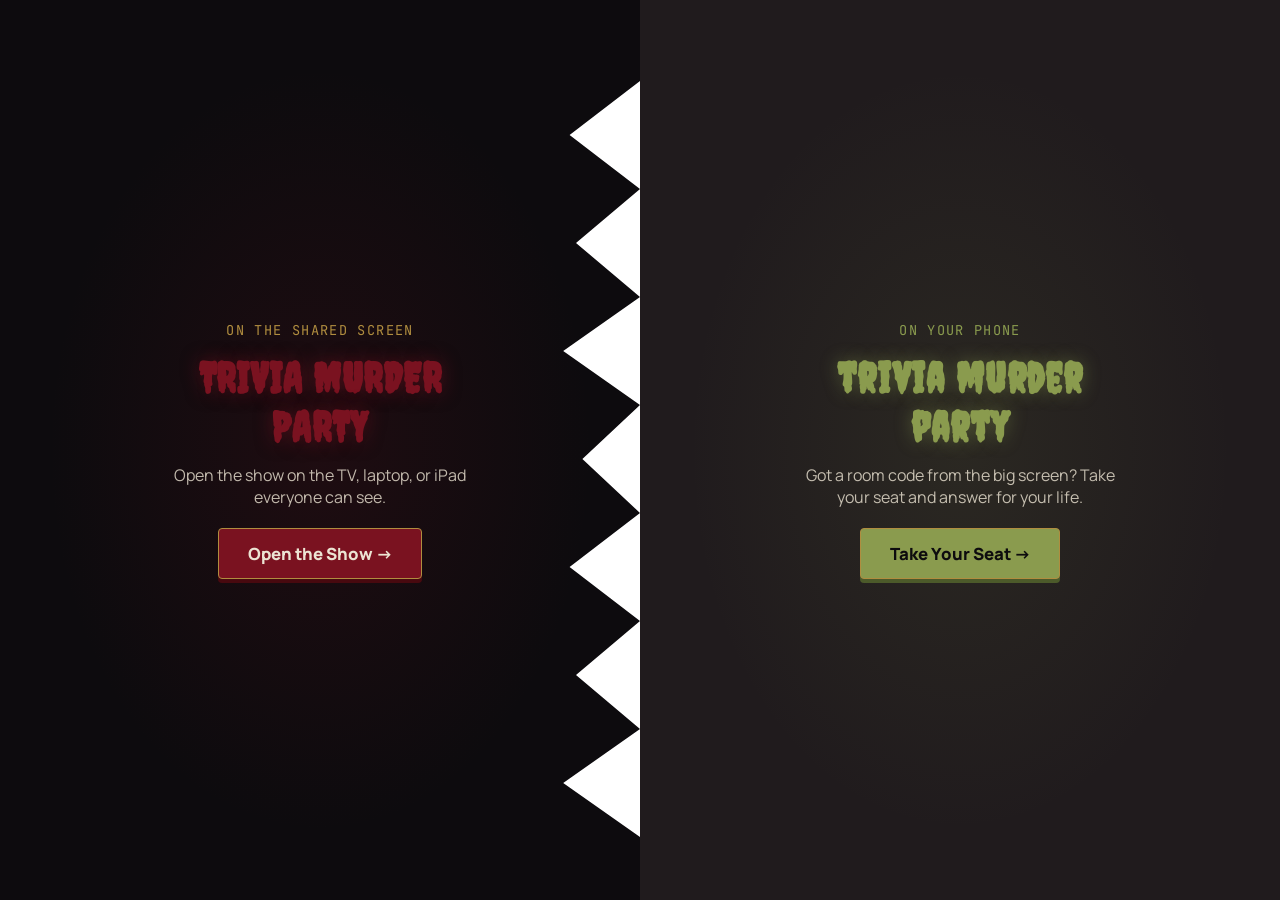
==== index.html @ 2113b45a "Add Trivia Murder Party web app: host/player Firebase party game" ====
<!doctype html>
<html lang="en">
<head>
  <meta charset="UTF-8" />
  <meta name="viewport" content="width=device-width, initial-scale=1.0" />
  <title>Trivia Murder Party</title>
  <meta name="description" content="Answer wrong and you'll have to survive to stay in the game. Host on a shared screen, play from your phone." />
  <link rel="stylesheet" href="tokens.css" />
  <link rel="stylesheet" href="landing.css" />
</head>
<body>
  <main class="split" id="split">
    <a class="panel panel-host" href="host.html">
      <div class="panel-inner">
        <p class="eyebrow eyebrow-host">On the shared screen</p>
        <h1 class="wordmark wordmark-host">TRIVIA MURDER PARTY</h1>
        <p class="tagline tagline-host">Open the show on the TV, laptop, or iPad everyone can see.</p>
        <span class="cta cta-host">Open the Show &rarr;</span>
      </div>
    </a>

    <a class="panel panel-player" href="player.html">
      <div class="panel-inner">
        <p class="eyebrow eyebrow-player">On your phone</p>
        <h1 class="wordmark wordmark-player">trivia murder party</h1>
        <p class="tagline tagline-player">Got a room code from the big screen? Take your seat and answer for your life.</p>
        <span class="cta cta-player">Take Your Seat &rarr;</span>
      </div>
    </a>
  </main>

  <script type="module" src="js/landing.js"></script>
</body>
</html>
---- tokens.css ----
@import url("https://fonts.googleapis.com/css2?family=Creepster&family=Manrope:wght@400;500;700;800&family=JetBrains+Mono:wght@500;700&display=swap");

:root {
  --void: #0d0b0e;
  --ash: #201b1d;
  --curtain: #7a1220;
  --bone: #ece4d3;
  --brass: #b08d3f;
  --bile: #8a9b4e;

  --font-display: "Creepster", cursive;
  --font-body: "Manrope", -apple-system, BlinkMacSystemFont, "Segoe UI", Roboto, sans-serif;
  --font-mono: "JetBrains Mono", "Courier New", monospace;
}

* {
  box-sizing: border-box;
}

body {
  margin: 0;
  font-family: var(--font-body);
}

.visually-hidden {
  position: absolute;
  width: 1px;
  height: 1px;
  overflow: hidden;
  clip: rect(0, 0, 0, 0);
  white-space: nowrap;
}

@media (prefers-reduced-motion: reduce) {
  *, *::before, *::after {
    animation-duration: 0.01ms !important;
    animation-iteration-count: 1 !important;
    transition-duration: 0.01ms !important;
  }
}
---- landing.css ----
html, body {
  height: 100%;
}

body {
  overflow: hidden;
}

.split {
  display: flex;
  min-height: 100vh;
  min-height: 100dvh;
}

.panel {
  position: relative;
  flex: 1;
  display: flex;
  align-items: center;
  justify-content: center;
  padding: 3rem 2rem;
  text-decoration: none;
  color: inherit;
  overflow: hidden;
  transition: flex-grow 0.25s ease;
}

.panel:hover,
.panel:focus-visible {
  flex-grow: 1.12;
}

.panel:focus-visible {
  outline: 3px solid var(--brass);
  outline-offset: -6px;
}

.panel-inner {
  max-width: 32ch;
  text-align: center;
  display: flex;
  flex-direction: column;
  align-items: center;
  gap: 0.85rem;
}

/* --- Host panel: the show --- */
.panel-host {
  background:
    radial-gradient(ellipse at center, rgba(122, 18, 32, 0.16) 0%, transparent 60%),
    var(--void);
  color: var(--bone);
  clip-path: polygon(
    0 0, 100% 0,
    100% 9%, 89% 15%,
    100% 21%, 90% 27%,
    100% 33%, 88% 39%,
    100% 45%, 91% 51%,
    100% 57%, 89% 63%,
    100% 69%, 90% 75%,
    100% 81%, 88% 87%,
    100% 93%, 100% 100%,
    0 100%
  );
}

.eyebrow-host { color: var(--brass); }

.wordmark-host {
  font-family: var(--font-display);
  font-size: clamp(1.7rem, 5vw, 2.6rem);
  letter-spacing: 0.02em;
  margin: 0;
  color: var(--curtain);
  text-shadow: 0 0 18px rgba(122, 18, 32, 0.5);
}

.cta-host {
  font-family: var(--font-body);
  font-weight: 800;
  background: var(--curtain);
  color: var(--bone);
  border: 1px solid var(--brass);
  box-shadow: 0 4px 0 #48090f;
}

/* --- Player panel: the hot seat --- */
.panel-player {
  background:
    radial-gradient(ellipse at center, rgba(138, 155, 78, 0.1) 0%, transparent 60%),
    var(--ash);
  color: var(--bone);
}

.eyebrow-player { color: var(--bile); }

.wordmark-player {
  font-family: var(--font-display);
  font-size: clamp(1.7rem, 5vw, 2.6rem);
  letter-spacing: 0.02em;
  margin: 0;
  text-transform: lowercase;
  color: var(--bile);
  text-shadow: 0 0 18px rgba(138, 155, 78, 0.4);
}

.cta-player {
  font-family: var(--font-body);
  font-weight: 800;
  background: var(--bile);
  color: var(--void);
  border: 1px solid var(--brass);
  box-shadow: 0 4px 0 #4c5a2a;
}

/* --- Shared eyebrow / tagline / cta shapes --- */
.eyebrow {
  font-family: var(--font-mono);
  letter-spacing: 0.1em;
  font-size: 0.85rem;
  margin: 0;
  text-transform: uppercase;
}

.tagline {
  font-family: var(--font-body);
  font-size: 1rem;
  opacity: 0.8;
  margin: 0;
}

.cta {
  font-size: 1.05rem;
  border-radius: 4px;
  padding: 0.8rem 1.8rem;
  margin-top: 0.4rem;
}

/* --- Stack vertically on narrow / phone-shaped viewports --- */
@media (max-width: 720px) {
  .split {
    flex-direction: column;
  }

  .panel-host {
    clip-path: polygon(
      0 0, 100% 0, 100% 100%,
      92% 89%, 84% 100%,
      76% 90%, 68% 100%,
      60% 88%, 52% 100%,
      44% 91%, 36% 100%,
      28% 87%, 20% 100%,
      12% 92%, 0 100%
    );
  }

  .panel:hover,
  .panel:focus-visible {
    flex-grow: 1.06;
  }
}

@media (prefers-reduced-motion: reduce) {
  .panel { transition: none; }
}
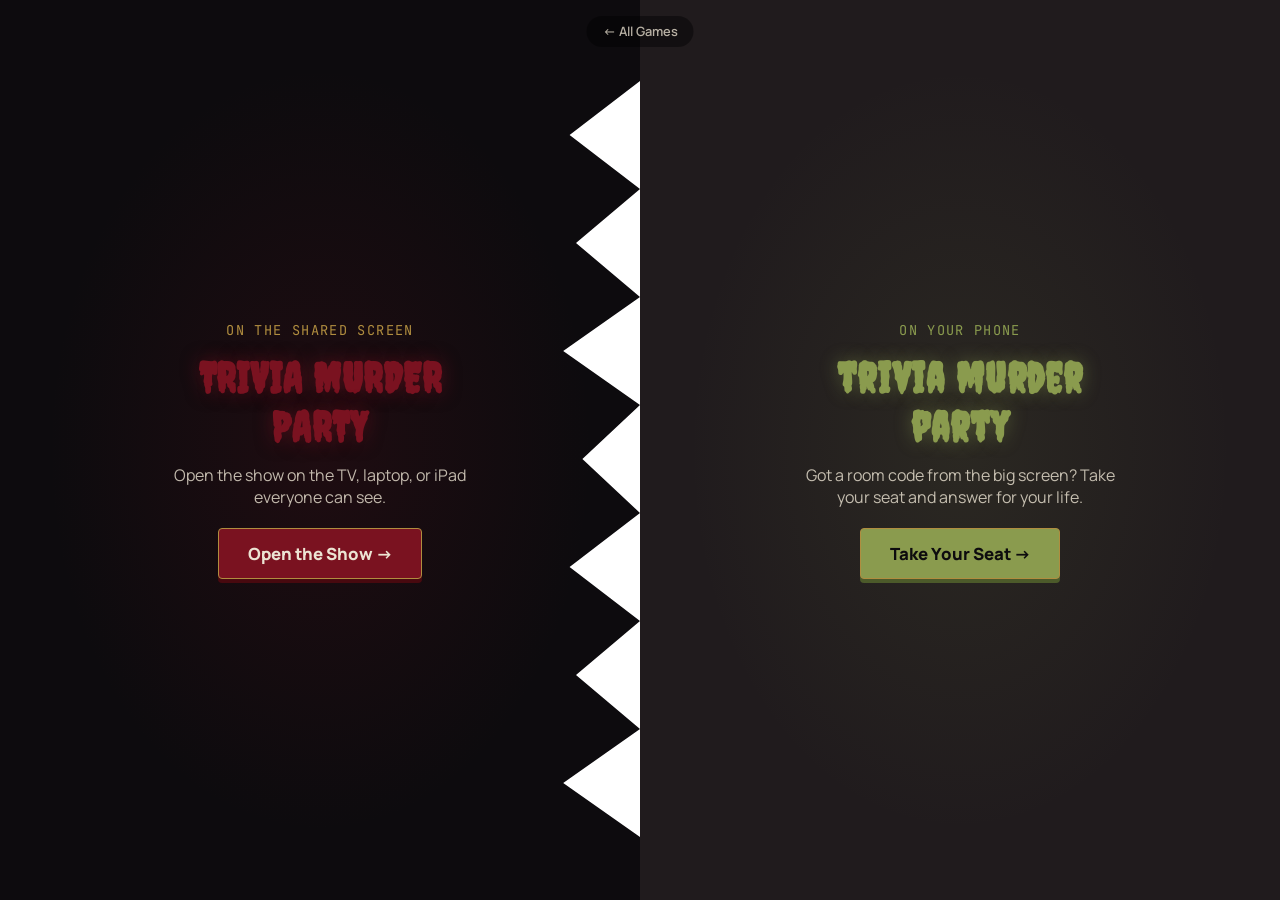
==== commit 4086dace: "Delete room when host leaves; add Back to Home link Rooms are one-time use — the host leaving now de" ====
--- a/index.html
+++ b/index.html
@@ -9,6 +9,7 @@
   <link rel="stylesheet" href="landing.css" />
 </head>
 <body>
+  <a class="back-home-pill" href="https://prapachaiuea.github.io/party-games/">&larr; All Games</a>
   <main class="split" id="split">
     <a class="panel panel-host" href="host.html">
       <div class="panel-inner">
--- a/landing.css
+++ b/landing.css
@@ -10,6 +10,28 @@
   display: flex;
   min-height: 100vh;
   min-height: 100dvh;
+}
+
+.back-home-pill {
+  position: fixed;
+  top: 1rem;
+  left: 50%;
+  transform: translateX(-50%);
+  z-index: 5;
+  font-family: var(--font-body);
+  font-size: 0.8rem;
+  font-weight: 600;
+  padding: 0.4rem 1rem;
+  border-radius: 999px;
+  background: rgba(0, 0, 0, 0.55);
+  color: var(--bone);
+  text-decoration: none;
+  opacity: 0.75;
+}
+
+.back-home-pill:hover {
+  opacity: 1;
+  color: var(--brass);
 }
 
 .panel {
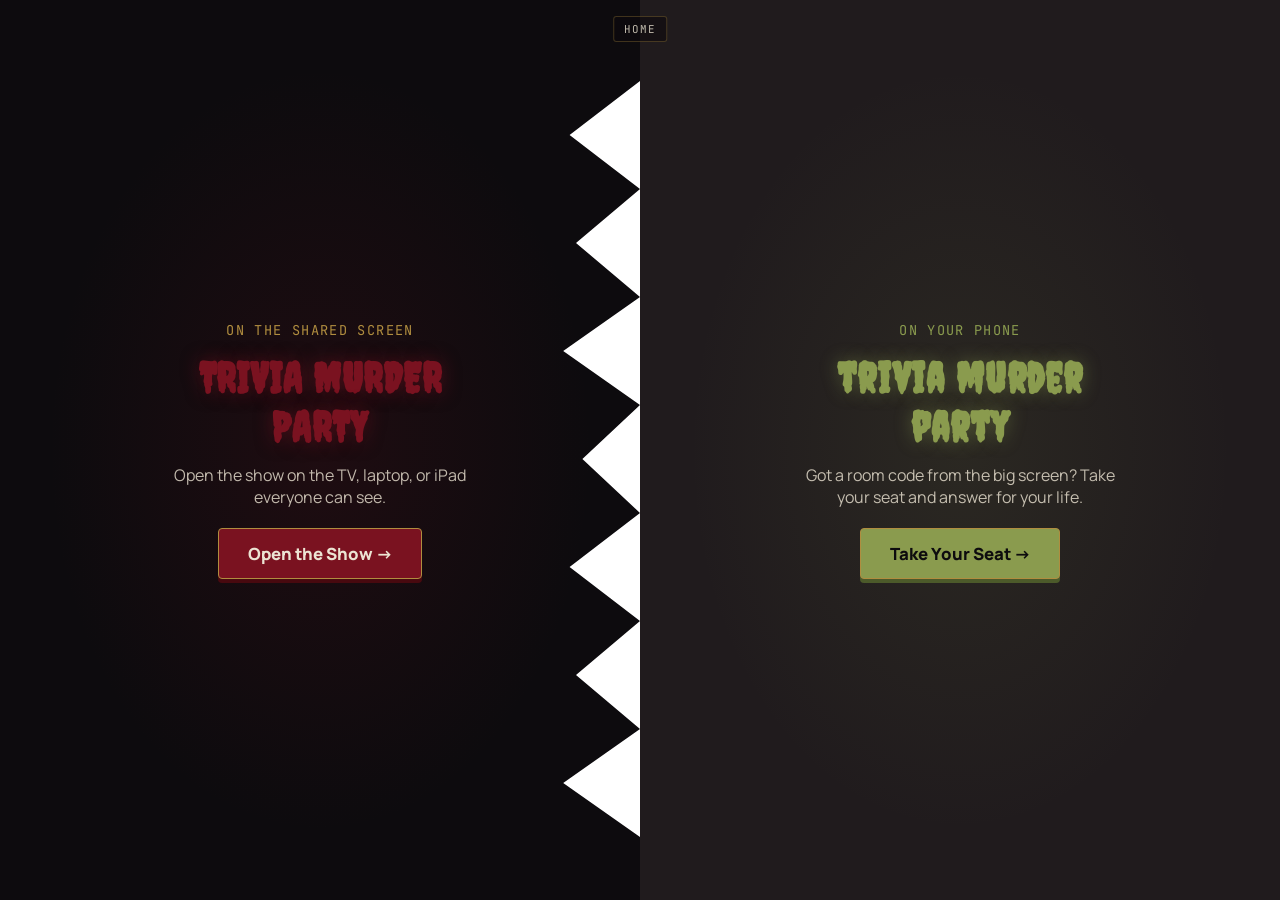
==== commit f5421225: "Redesign Menu / Home / Leave as brass exit-sign tags Replaces the plain text links with restrained b" ====
--- a/index.html
+++ b/index.html
@@ -9,7 +9,7 @@
   <link rel="stylesheet" href="landing.css" />
 </head>
 <body>
-  <a class="back-home-pill" href="https://prapachaiuea.github.io/party-games/">&larr; All Games</a>
+  <a class="back-home-pill" href="https://prapachaiuea.github.io/party-games/">Home</a>
   <main class="split" id="split">
     <a class="panel panel-host" href="host.html">
       <div class="panel-inner">
--- a/landing.css
+++ b/landing.css
@@ -18,20 +18,26 @@
   left: 50%;
   transform: translateX(-50%);
   z-index: 5;
-  font-family: var(--font-body);
-  font-size: 0.8rem;
-  font-weight: 600;
-  padding: 0.4rem 1rem;
-  border-radius: 999px;
-  background: rgba(0, 0, 0, 0.55);
+  display: inline-flex;
+  align-items: center;
+  font-family: var(--font-mono);
+  font-size: 0.68rem;
+  letter-spacing: 0.1em;
+  text-transform: uppercase;
+  padding: 0.3rem 0.6rem;
   color: var(--bone);
+  background: rgba(13, 11, 14, 0.7);
+  border: 1px solid rgba(176, 141, 63, 0.4);
+  border-radius: 3px;
   text-decoration: none;
-  opacity: 0.75;
+  opacity: 0.8;
+  transition: opacity 0.15s ease, border-color 0.15s ease, box-shadow 0.15s ease;
 }
 
 .back-home-pill:hover {
   opacity: 1;
-  color: var(--brass);
+  border-color: var(--brass);
+  box-shadow: 0 0 8px rgba(176, 141, 63, 0.35);
 }
 
 .panel {
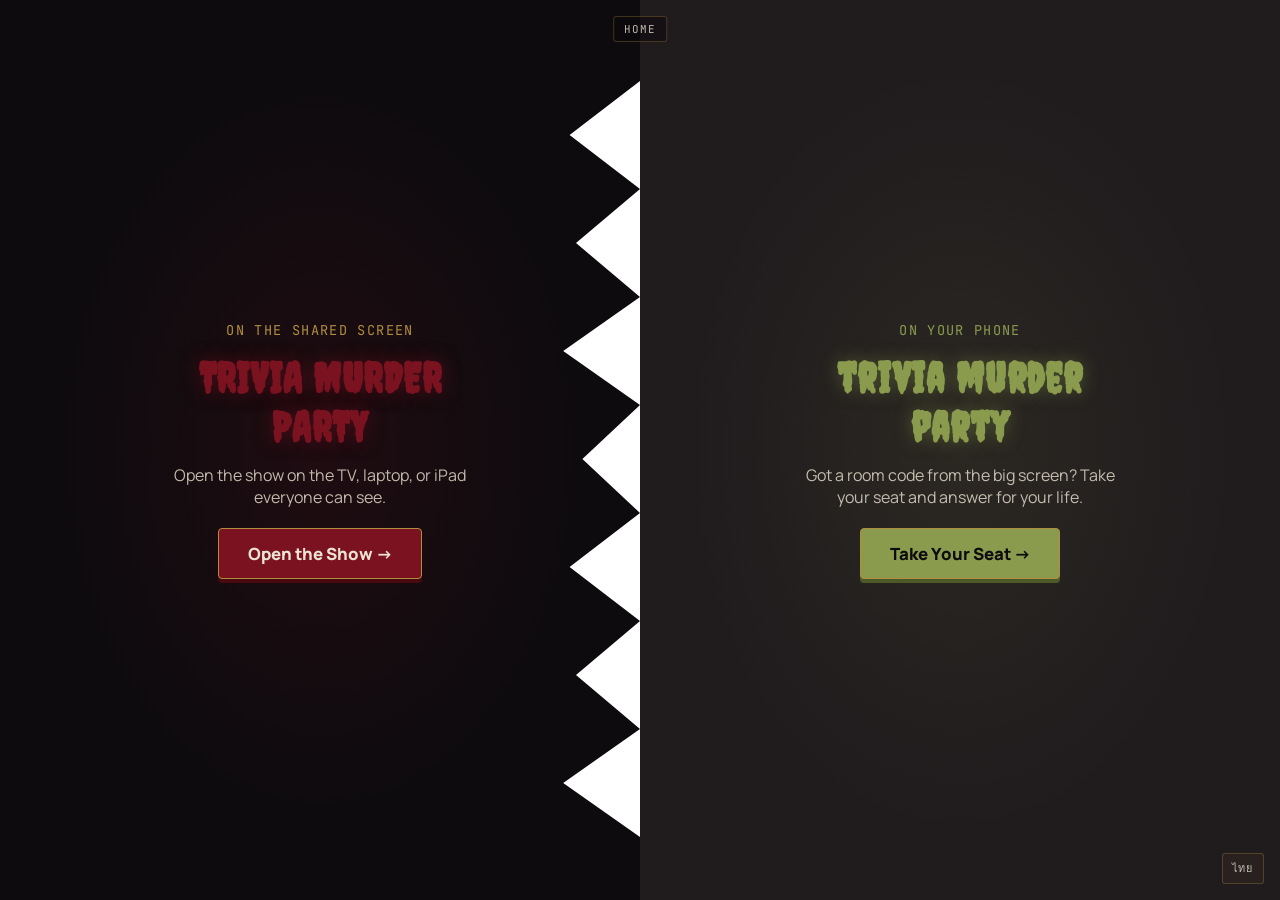
==== commit 68d3a00c: "Add Thai/English language toggle covering all UI text A floating toggle (bottom-right, present on ev" ====
--- a/index.html
+++ b/index.html
@@ -9,23 +9,23 @@
   <link rel="stylesheet" href="landing.css" />
 </head>
 <body>
-  <a class="back-home-pill" href="https://prapachaiuea.github.io/party-games/">Home</a>
+  <a class="back-home-pill" href="https://prapachaiuea.github.io/party-games/" data-i18n="nav.home">Home</a>
   <main class="split" id="split">
     <a class="panel panel-host" href="host.html">
       <div class="panel-inner">
-        <p class="eyebrow eyebrow-host">On the shared screen</p>
+        <p class="eyebrow eyebrow-host" data-i18n="landing.eyebrowHost">On the shared screen</p>
         <h1 class="wordmark wordmark-host">TRIVIA MURDER PARTY</h1>
-        <p class="tagline tagline-host">Open the show on the TV, laptop, or iPad everyone can see.</p>
-        <span class="cta cta-host">Open the Show &rarr;</span>
+        <p class="tagline tagline-host" data-i18n="landing.taglineHost">Open the show on the TV, laptop, or iPad everyone can see.</p>
+        <span class="cta cta-host" data-i18n="landing.ctaHost">Open the Show &rarr;</span>
       </div>
     </a>
 
     <a class="panel panel-player" href="player.html">
       <div class="panel-inner">
-        <p class="eyebrow eyebrow-player">On your phone</p>
+        <p class="eyebrow eyebrow-player" data-i18n="landing.eyebrowPlayer">On your phone</p>
         <h1 class="wordmark wordmark-player">trivia murder party</h1>
-        <p class="tagline tagline-player">Got a room code from the big screen? Take your seat and answer for your life.</p>
-        <span class="cta cta-player">Take Your Seat &rarr;</span>
+        <p class="tagline tagline-player" data-i18n="landing.taglinePlayer">Got a room code from the big screen? Take your seat and answer for your life.</p>
+        <span class="cta cta-player" data-i18n="landing.ctaPlayer">Take Your Seat &rarr;</span>
       </div>
     </a>
   </main>
--- a/tokens.css
+++ b/tokens.css
@@ -38,3 +38,29 @@
     transition-duration: 0.01ms !important;
   }
 }
+
+/* Language toggle — present on every page, floating so it's reachable no matter the phase. */
+.lang-toggle {
+  position: fixed;
+  bottom: 1rem;
+  right: 1rem;
+  z-index: 50;
+  font-family: var(--font-mono);
+  font-size: 0.68rem;
+  letter-spacing: 0.1em;
+  text-transform: uppercase;
+  color: var(--bone);
+  background: rgba(176, 141, 63, 0.08);
+  border: 1px solid rgba(176, 141, 63, 0.4);
+  border-radius: 3px;
+  padding: 0.35rem 0.6rem;
+  cursor: pointer;
+  opacity: 0.8;
+  transition: opacity 0.15s ease, border-color 0.15s ease, box-shadow 0.15s ease;
+}
+
+.lang-toggle:hover {
+  opacity: 1;
+  border-color: var(--brass);
+  box-shadow: 0 0 8px rgba(176, 141, 63, 0.35);
+}
